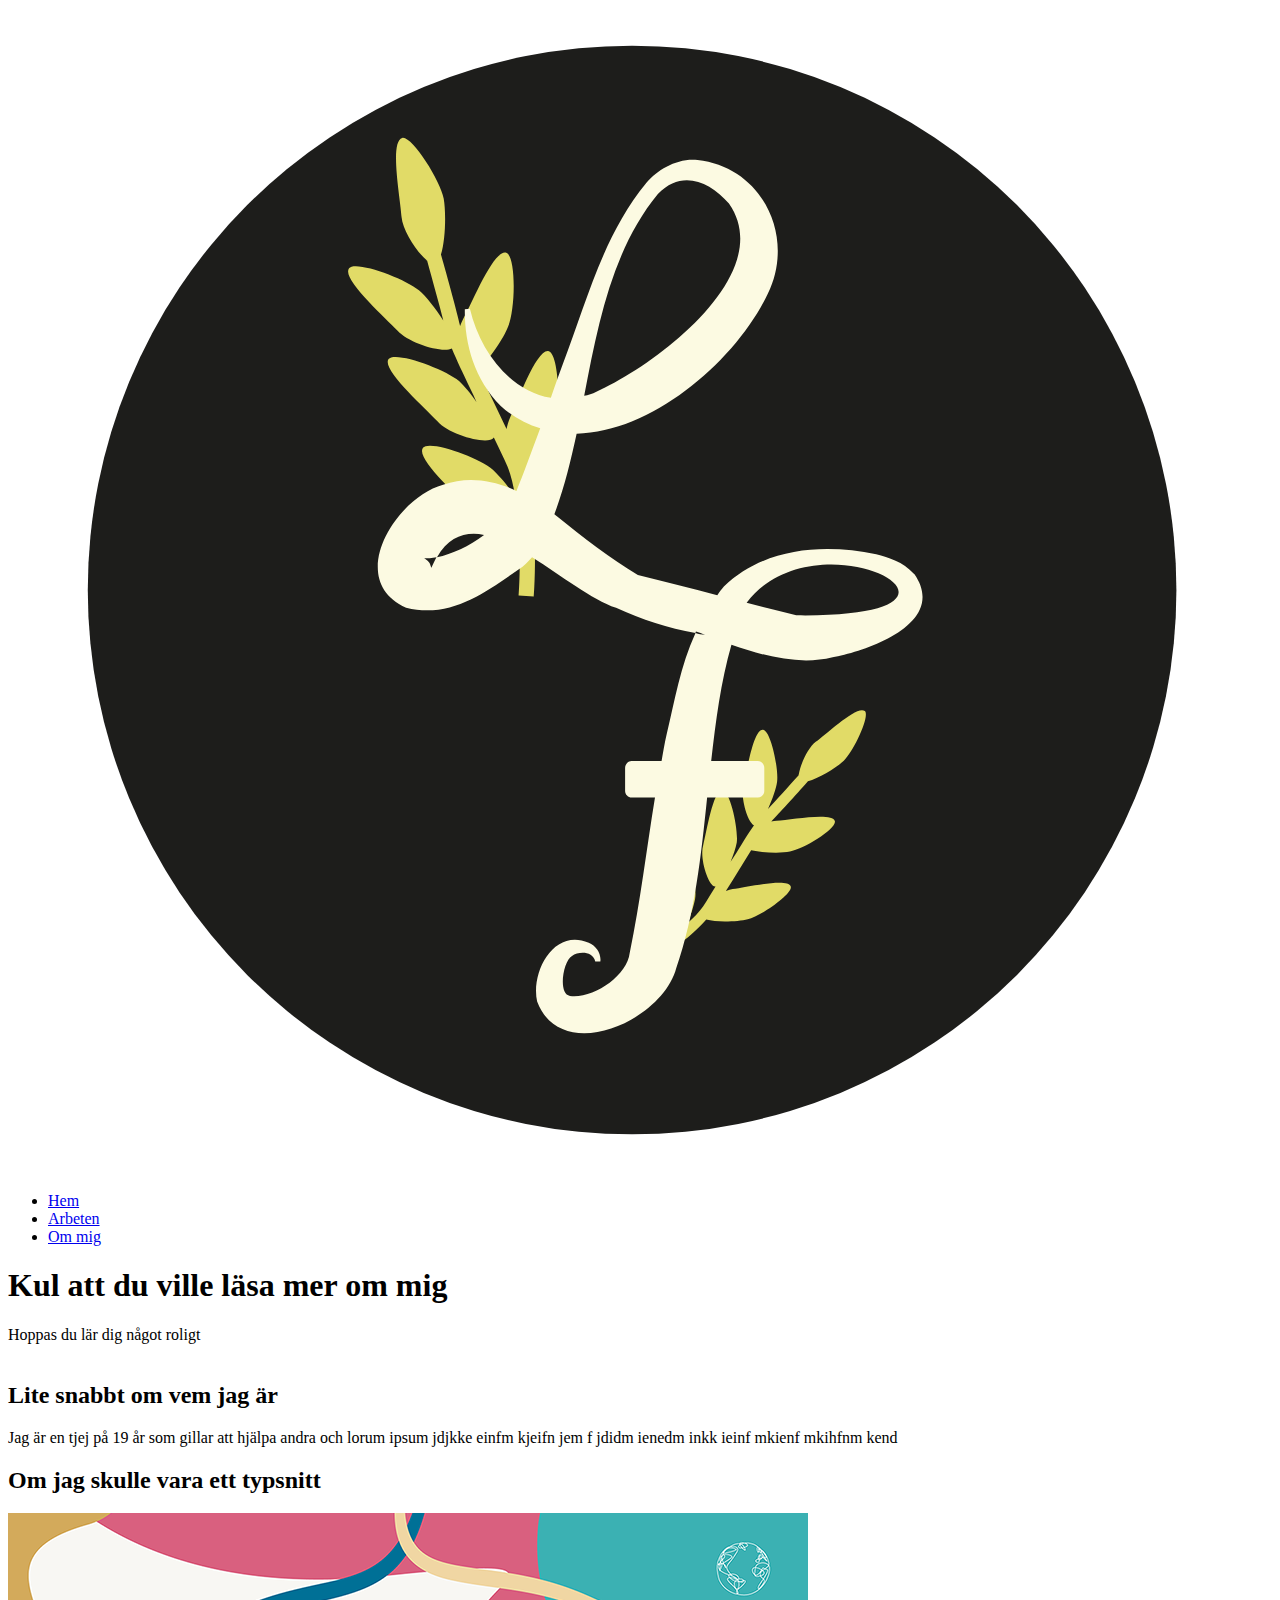
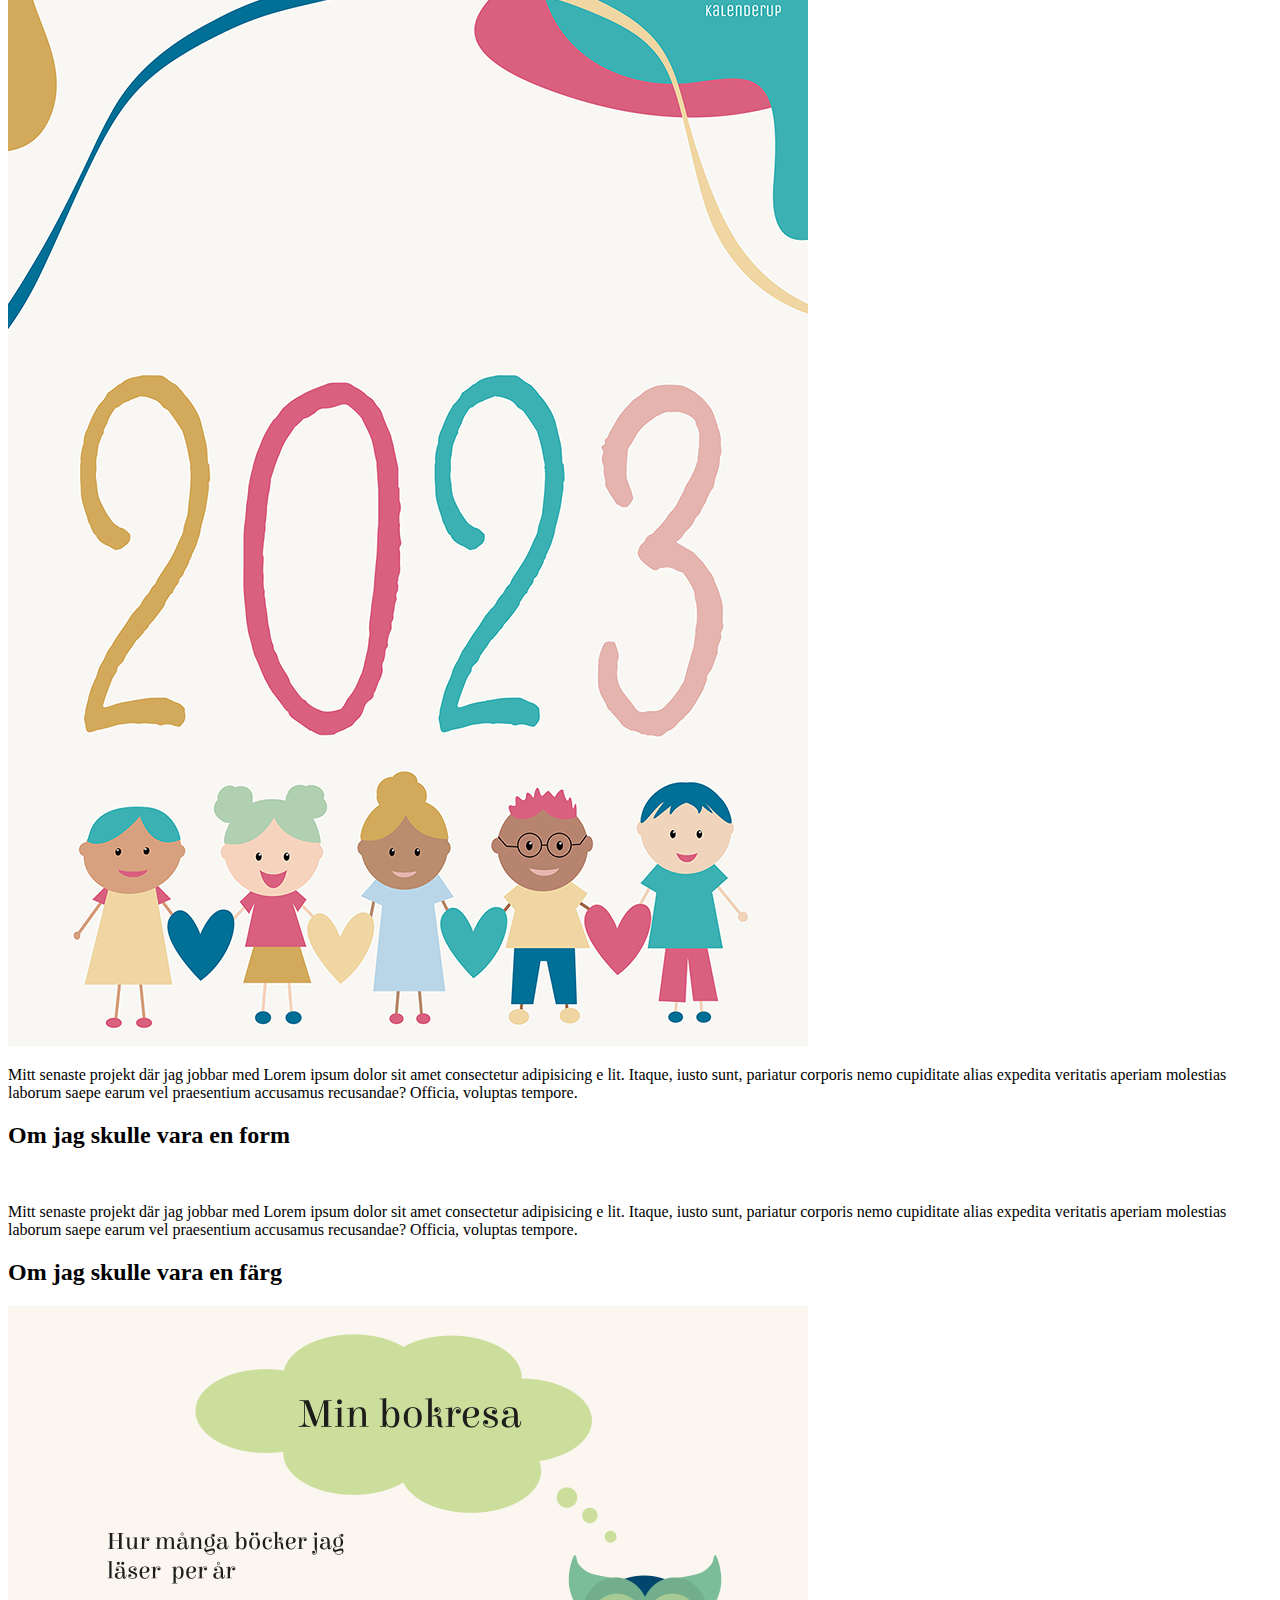
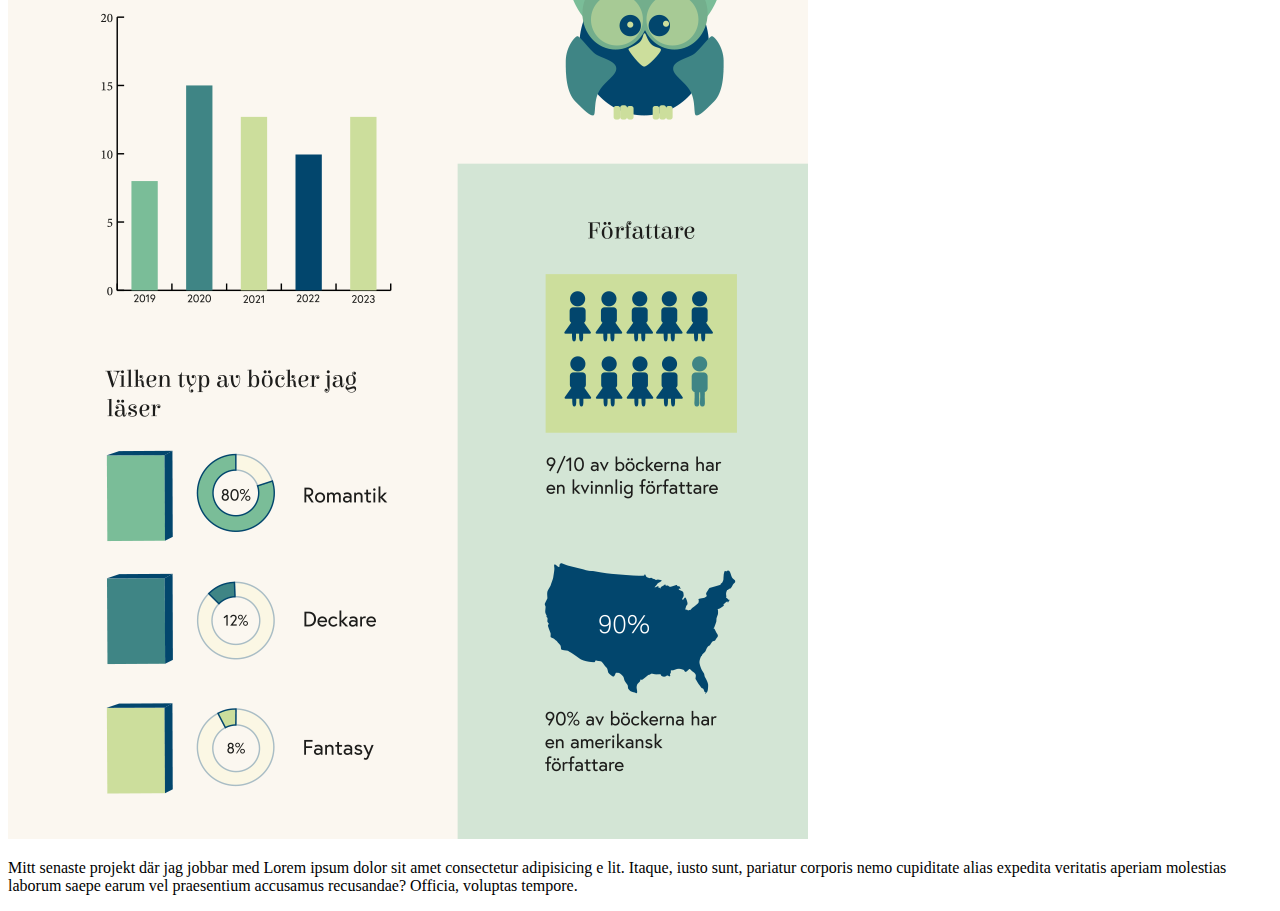
==== abubt.html @ 9a6c8915 "Add files via upload" ====
<!DOCTYPE html>
<html lang="en">
<head>
    <link rel="stylesheet" href="stylee.css">
    <meta charset="UTF-8">
    <meta http-equiv="X-UA-Compatible" content="IE=edge">
    <meta name="viewport" content="width=device-width, initial-scale=1.0">
    <link href="https://fonts.googleapis.com/css2?family=Poppins&display=swap" rel="stylesheet">
    <title>Document</title>
</head>
<body>
    <header class="header">
        <nav class="navbar">
            <a class="nav-logo" href="index.html">
                <img class="logga" src="./bilder/om mig sjalv.svg">
            </a>
                <ul class="nav-menu">
                     <li class="nav-item">
                         <a href="index.html" class="nav-link">Hem</a>
                    </li>
                    <li class="nav-item">
                        <a href="arbeten.html" class="nav-link">Arbeten</a>
                    </li>
                    <li class="nav-item">
                        <a href="abubt.html" class="nav-link">Om mig</a>
                    </li>

                </ul>
            <div class="hamburger">
                <span class="bar"></span>
                <span class="bar"></span>
                <span class="bar"></span>
            </div>
        </nav>
     </header> 
    
     <div class="start">
        <h1>Kul att du ville läsa mer om mig</h1>
        <div class="container">
          <div class="typed-out">Hoppas du lär dig något roligt</div></div>

    </div>


    <div class="innan">
        <img src="/bilder/Profilbild Lina.jpg" alt="">
         <div>
            <h2>
            Lite snabbt om vem jag är
            </h2>
            <p>
            Jag är en tjej på 19 år som gillar att hjälpa andra och lorum ipsum jdjkke einfm kjeifn jem f
            jdidm ienedm inkk  ieinf mkienf mkihfnm kend  
            </p>
         </div>
    </div>

    <div class="colektiv">
        <div class="sekton1">
            <div class="rubrik">
                 <h2>Om jag skulle vara ett typsnitt</H2>
            </div>
            <div class="bild"> <img src="./bilder/fixad-kalenderup.png" alt=""> </div>
                <div class="text">
                    <p>Mitt senaste projekt där jag jobbar 
                    med Lorem ipsum dolor sit amet consectetur adipisicing e
                        lit. Itaque, iusto sunt, pariatur corporis nemo cupiditate alias 
                     expedita veritatis aperiam molestias laborum saepe earum 
                        vel praesentium accusamus recusandae? Officia, voluptas 
                    tempore.</p>
                
                </div>
        </div>
        <div class="sekton2">
            <div class="rubrik">
                <h2>Om jag skulle vara en form</H2>
           </div>
            <div class="bild"> <img src="./bilder/fixad-brum.png" alt=""> </div>
                <div class="text">
                    <p>Mitt senaste projekt där jag jobbar 
                    med Lorem ipsum dolor sit amet consectetur adipisicing e
                        lit. Itaque, iusto sunt, pariatur corporis nemo cupiditate alias 
                     expedita veritatis aperiam molestias laborum saepe earum 
                        vel praesentium accusamus recusandae? Officia, voluptas 
                    tempore.</p>
                    
                </div>
        </div>
        <div class="sekton3">
            <div class="rubrik">
                <h2>Om jag skulle vara en färg</H2>
           </div>
            <div class="bild"> <img src="./bilder/fixad-info.png" alt=""> </div>
                <div class="text">
                    <p>Mitt senaste projekt där jag jobbar 
                    med Lorem ipsum dolor sit amet consectetur adipisicing e
                        lit. Itaque, iusto sunt, pariatur corporis nemo cupiditate alias 
                     expedita veritatis aperiam molestias laborum saepe earum 
                        vel praesentium accusamus recusandae? Officia, voluptas 
                    tempore.</p>
                   
                </div>
        </div>
    </div>

    
    <script src="script.js"></script> 
</body>
</html>
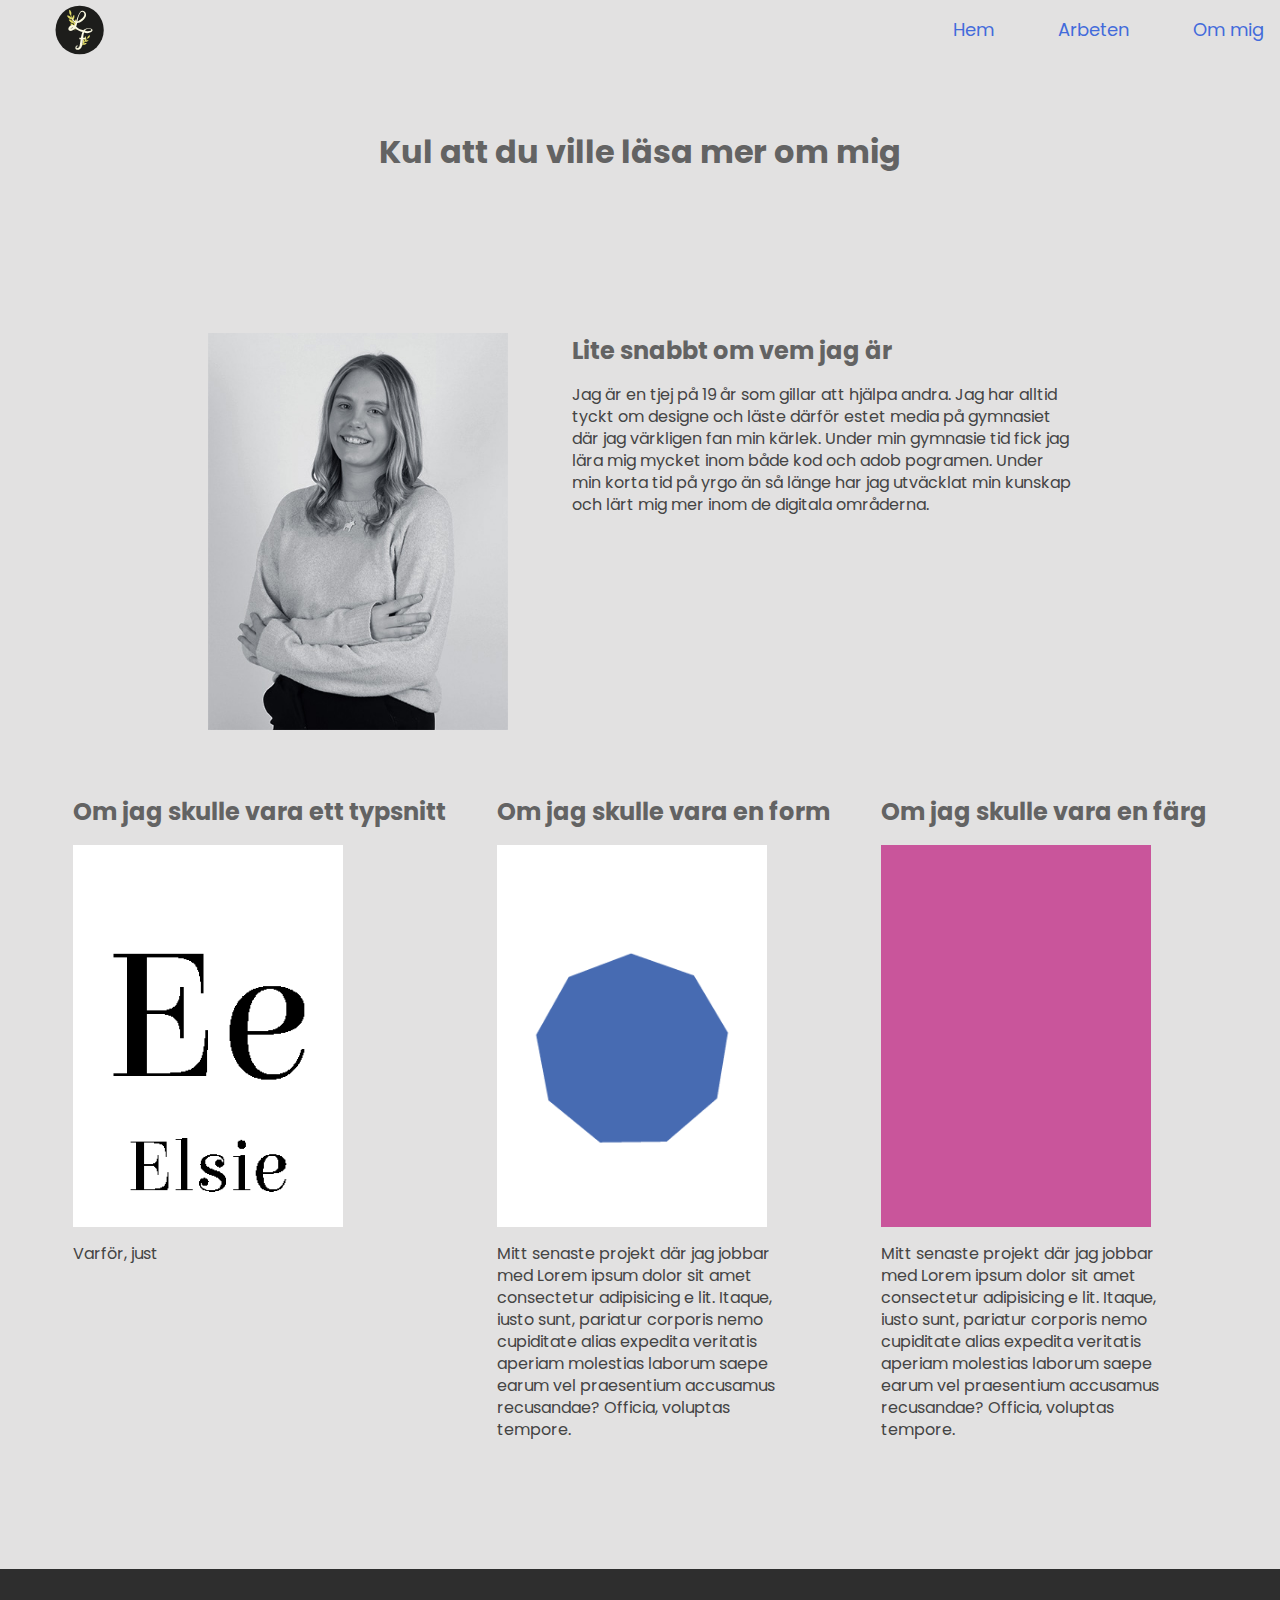
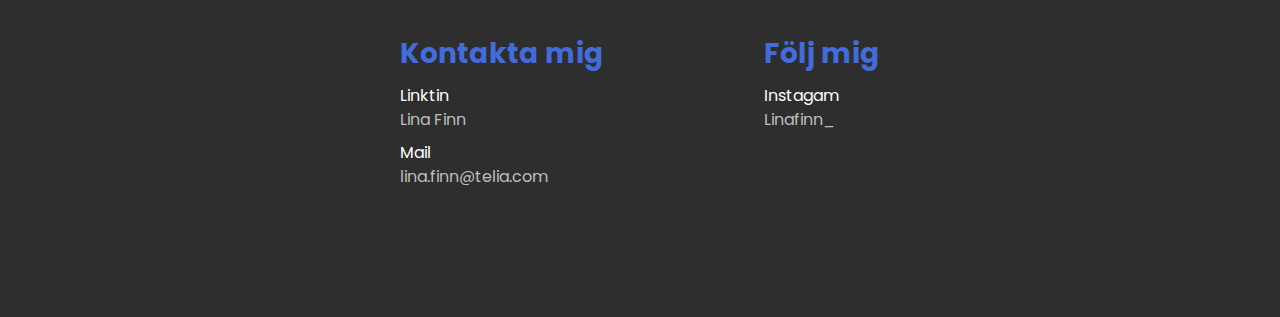
==== commit 6e6b2b2f: "Add files via upload" ====
--- a/abubt.html
+++ b/abubt.html
@@ -6,7 +6,7 @@
     <meta http-equiv="X-UA-Compatible" content="IE=edge">
     <meta name="viewport" content="width=device-width, initial-scale=1.0">
     <link href="https://fonts.googleapis.com/css2?family=Poppins&display=swap" rel="stylesheet">
-    <title>Document</title>
+    <title>Om mig</title>
 </head>
 <body>
     <header class="header">
@@ -49,8 +49,10 @@
             Lite snabbt om vem jag är
             </h2>
             <p>
-            Jag är en tjej på 19 år som gillar att hjälpa andra och lorum ipsum jdjkke einfm kjeifn jem f
-            jdidm ienedm inkk  ieinf mkienf mkihfnm kend  
+            Jag är en tjej på 19 år som gillar att hjälpa andra. Jag har alltid tyckt om designe och läste 
+            därför estet media på gymnasiet där jag värkligen fan min kärlek. Under min gymnasie tid fick jag lära mig 
+            mycket inom både kod och adob pogramen. Under min korta tid på yrgo än så länge har jag utväcklat min kunskap
+            och lärt mig mer inom de digitala områderna. 
             </p>
          </div>
     </div>
@@ -60,14 +62,9 @@
             <div class="rubrik">
                  <h2>Om jag skulle vara ett typsnitt</H2>
             </div>
-            <div class="bild"> <img src="./bilder/fixad-kalenderup.png" alt=""> </div>
+            <div class="bild"> <img src="./bilder/font.png" alt=""> </div>
                 <div class="text">
-                    <p>Mitt senaste projekt där jag jobbar 
-                    med Lorem ipsum dolor sit amet consectetur adipisicing e
-                        lit. Itaque, iusto sunt, pariatur corporis nemo cupiditate alias 
-                     expedita veritatis aperiam molestias laborum saepe earum 
-                        vel praesentium accusamus recusandae? Officia, voluptas 
-                    tempore.</p>
+                    <p>Varför, just </p>
                 
                 </div>
         </div>
@@ -75,7 +72,7 @@
             <div class="rubrik">
                 <h2>Om jag skulle vara en form</H2>
            </div>
-            <div class="bild"> <img src="./bilder/fixad-brum.png" alt=""> </div>
+            <div class="bild"> <img src="./bilder/form.png" alt=""> </div>
                 <div class="text">
                     <p>Mitt senaste projekt där jag jobbar 
                     med Lorem ipsum dolor sit amet consectetur adipisicing e
@@ -90,7 +87,7 @@
             <div class="rubrik">
                 <h2>Om jag skulle vara en färg</H2>
            </div>
-            <div class="bild"> <img src="./bilder/fixad-info.png" alt=""> </div>
+            <div class="bild"> <img src="./bilder/farg.png" alt=""> </div>
                 <div class="text">
                     <p>Mitt senaste projekt där jag jobbar 
                     med Lorem ipsum dolor sit amet consectetur adipisicing e
@@ -103,6 +100,26 @@
         </div>
     </div>
 
+<div class="footer">
+        <div class="footer 1">
+            <div>
+            <H3>Kontakta mig</H3>
+            <p>Linktin</p>
+            <a href="https://www.linkedin.com/in/lina-finn-022383250/">Lina Finn</a>
+           <p>Mail</p>
+           <a href="mailto:lina.finn@telia.com">lina.finn@telia.com</a>
+          
+            </div>
+        </div>
+       
+        <div class="footer 2">
+            <div>
+            <h3>Följ mig</h3>
+            <p>Instagam</p>
+            <a href="https://www.instagram.com/linafinn_/">Linafinn_</a>
+            </div>
+        </div>
+</div>
     
     <script src="script.js"></script> 
 </body>
--- a/stylee.css
+++ b/stylee.css
@@ -0,0 +1,366 @@
+* {margin: 0;
+    box-sizing: border-box;
+
+}
+body{
+   background-color:#e2e1e1;
+}
+
+p{
+    color: #444444;
+    line-height: 22px;
+    font-size: 16px;
+    font-family: 'Poppins', sans-serif;
+}
+
+.header{
+    height: 4rem;
+}
+.logga{
+    padding: 4px;
+    max-width: 4rem;
+}
+.nav-logo {
+ padding-left: 2rem;
+}
+li {
+    list-style: none;
+}
+
+a {
+    text-decoration: none;
+}
+
+.navbar {
+    display: flex;
+    justify-content: space-between;
+    align-items: center;
+    padding: 0rem 1rem;
+}
+
+.hamburger {
+    display: none;
+    margin-top: 20px;
+}
+
+.bar {
+    display: block;
+    width: 25px;
+    height: 3px;
+    margin: 5px auto;
+    -webkit-transition: all 0.3s ease-in-out;
+    transition: all 0.3s ease-in-out;
+    background-color: #426BDB;
+}
+
+
+.nav-menu {
+    display: flex;
+    justify-content: space-between;
+    align-items: center;
+}
+
+.nav-item {
+    margin-left: 4rem;
+}
+
+.nav-link{
+    font-size: 18px;
+    font-family:'Poppins', sans-serif ;
+    font-weight: 400;
+    color: #426BDB;
+}
+
+.nav-link:hover{
+    opacity: 0.6;
+    color: #426BDB;
+}
+
+
+
+main img {
+    width: 100%;
+}
+.hamburger.active .bar:nth-child(2) {
+    opacity: 0;
+}
+
+.hamburger.active .bar:nth-child(1) {
+    transform: translateY(8px) rotate(45deg);
+}
+
+.hamburger.active .bar:nth-child(3) {
+    transform: translateY(-8px) rotate(-45deg);
+}
+
+@media only screen and (max-width: 768px) {
+    .nav-menu {
+        position: fixed;
+        left: -100%;
+        top: 4rem;
+        flex-direction: column;
+        background-color: #e2e1e1;
+        width: 100%;
+        border-radius: 10px;
+        text-align: center;
+        transition: 0.3s;
+        box-shadow:
+            0 10px 27px rgba(0, 0, 0, 0.05);
+            z-index: 2;
+    }
+
+    .nav-menu.active {
+        left: 0;
+    }
+
+    .nav-item {
+        margin: 1.6rem 0;
+    }
+
+    .hamburger {
+        display: block;
+        cursor: pointer;
+    }
+}
+
+.start{
+    text-align: center;
+    padding-top: 4rem;
+    padding-bottom: 2rem;
+}
+.start h1{
+    color: rgb(99, 99, 99);
+    font-family: 'poppins';
+    
+}
+
+.container{
+    display: inline-block;
+    
+}
+.utbildning1{
+    display: flex;
+    justify-content: center;
+    gap: 4rem;
+    padding-bottom: 4rem;
+}
+.utbildning1 img{
+    max-width: 200px;
+}
+.utbildning1 div{
+    max-width: 500px;
+}
+  .typed-out{
+    color: #4176fc;
+    overflow: hidden;
+   white-space: nowrap;
+    animation: 
+      typing 1s forwards;
+    font-size: 38px;
+    font-family: 'Poppins', sans-serif;
+    width: 0;
+  }
+  @keyframes typing {
+    from { width: 0 }
+    to { width: 100% }
+  }
+
+
+.utbildning{
+    display: flex;
+    justify-content: center;
+    padding-top: 4rem;
+    gap: 4rem;
+    padding-bottom: 4rem;
+}
+.utbildning img{
+    max-width: 200px;
+}
+.utbildning div{
+    max-width: 500px;
+}
+.utbildning div h2{
+       margin-bottom: 1rem;
+        color:rgb(99, 99, 99);
+        font-family: 'Poppins', sans-serif;
+    }
+.bild{
+    flex-shrink: 0;
+}
+.bild img{ 
+    max-width: 270px;
+}
+.bild img{
+    position: relative;
+}
+.innan{
+    display: flex;
+    justify-content: center;
+    gap: 4rem;
+    padding-top: 4rem;   
+}
+.innan h2{
+    margin-bottom: 1rem;
+    color: rgb(99, 99, 99);
+    font-family: 'Poppins', sans-serif
+}
+.innan img {
+    max-width: 300px;
+}
+.innan div{
+    max-width: 500px;
+}
+
+@media only screen and (max-width: 950px){
+    .utbildning{
+        padding: 4rem;}
+    .innan{
+        padding: 4rem;
+    }
+}
+
+img{
+    display: block;
+    width: 100%;
+}
+.colektiv{
+    display: flex;
+    justify-content: space-around;
+    padding: 4rem;
+    gap: 2rem;
+}
+.sekton1{
+    padding: 0px;
+}
+.sekton2{
+    padding: 0px;
+}
+
+.sekton3{
+    padding: 0px;
+}
+.text{
+    max-width: 300px;
+}
+.text p{
+    font-size: 16px;
+    font-family: 'Poppins', sans-serif;;
+   margin-top: 1rem;
+}
+.text h2{
+    color: rgb(66, 66, 66);
+    margin-top: 1rem;
+}
+.knapp{
+    text-align: center;
+   border-radius: 18px;
+    border-style: solid #000;
+    width: 220px;
+    height: 36px; 
+    margin-top: 22px;  
+    background-color: #426BDB; 
+    opacity: 1;
+  transition: 0.3s;
+  font-size: 18px;
+  font-family: 'Poppins', sans-serif;
+  padding-top: 5px;
+}
+.knapp:hover {opacity: 0.6}
+
+.knapp a{
+    color: aliceblue;
+}
+
+.knapp1{
+    text-align: center;
+   border-radius: 18px;
+    border-style: solid #000;
+    width: 300px;
+    height: 36px; 
+    margin-top: 22px;  
+    background-color: #426BDB; 
+    opacity: 1;
+  transition: 0.3s;
+  font-size: 18px;
+  font-family: 'Poppins', sans-serif;
+  padding-top: 5px;
+}
+.knapp1:hover {opacity: 0.6}
+
+.knapp1 a{
+    color: aliceblue;
+}
+
+.rubrik{
+    padding-bottom: 1rem;
+    color: rgb(99, 99, 99);
+    font-family: 'Poppins', sans-serif;
+   
+}
+
+.pro{
+    display: flex;
+    justify-content: center;
+}
+.pro video{   
+width: 80%;
+
+}
+
+.footer {
+    background-color: #2e2e2e;
+    display: flex;
+    justify-content: center;
+    gap: 10rem;
+    margin-top: 4rem;
+    padding-bottom: 4rem;
+}
+
+.footer h3{
+    color: #426BDB;
+    font-size: 28px;
+    font-family: 'Poppins', sans-serif;
+
+}
+.footer p {
+    margin-top: 10px;
+    color: #fff;
+    font-family: 'Poppins', sans-serif;
+    font-size: 16px;
+}
+.footer a{
+    margin-bottom: 10px; 
+    color: #bebebe;
+    font-family: 'Poppins', sans-serif;
+}
+.footer a:hover{
+    color: #426BDB;
+}
+
+@media only screen and (max-width: 768px){
+    .colektiv{
+        flex-direction: column;
+    }
+    .innan{
+        flex-direction: column;
+        gap: 2rem;
+    }
+    .utbildning{
+        flex-direction: column;
+    }
+    .footer{
+        flex-direction: column;
+        padding-left: 4rem;
+        gap: 0px;
+        margin-top: 2rem;
+    }
+    .footer .footer2{
+        margin-bottom: 4rem;
+    }
+    .start h1{
+        font-size: 16px;
+    }
+    .typed-out{
+        font-size: 18px;
+    }
+}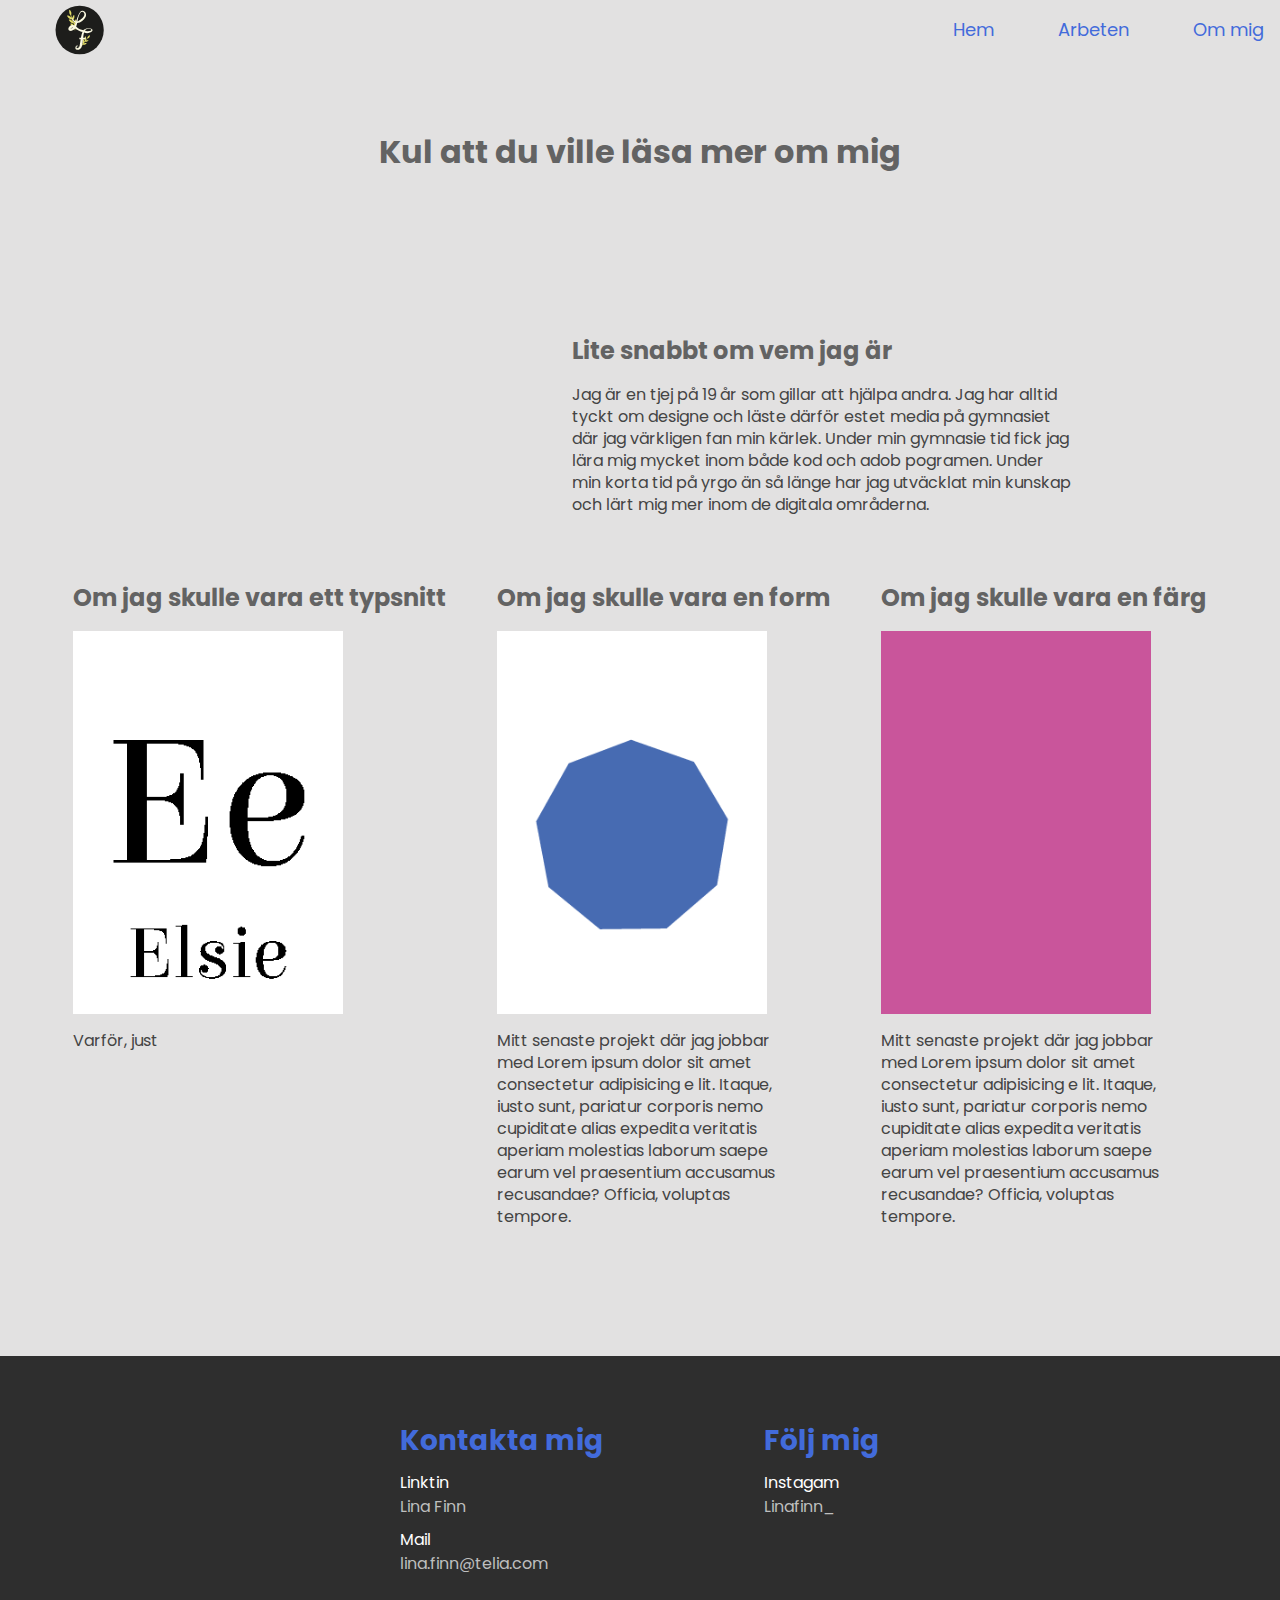
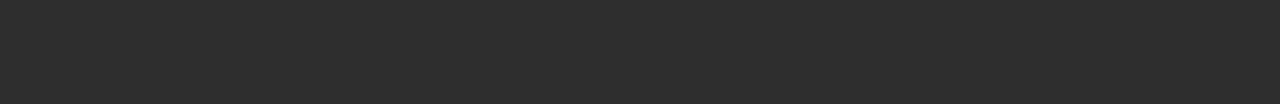
==== commit 1c859331: "Add files via upload" ====
--- a/abubt.html
+++ b/abubt.html
@@ -43,7 +43,7 @@
 
 
     <div class="innan">
-        <img src="/bilder/Profilbild Lina.jpg" alt="">
+        <img src="/bilder/ProfilbildLina.jpg" alt="">
          <div>
             <h2>
             Lite snabbt om vem jag är
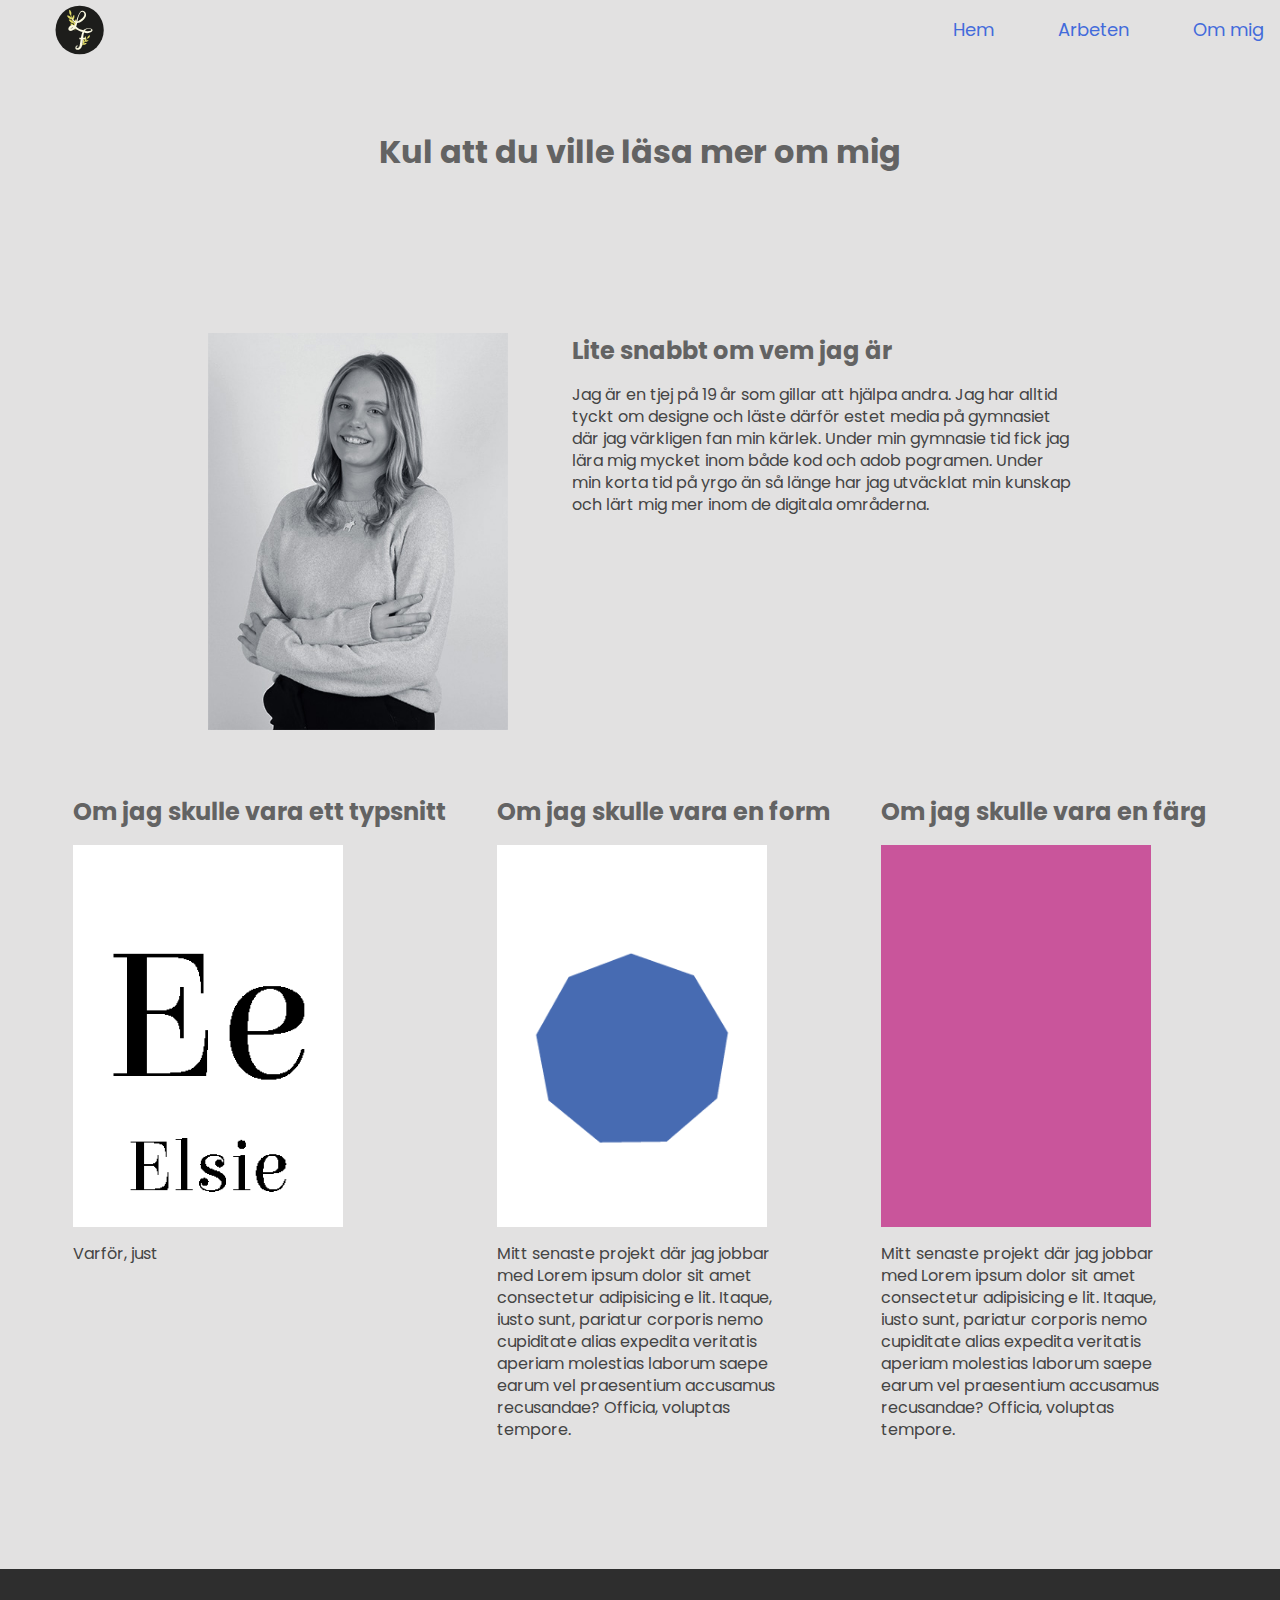
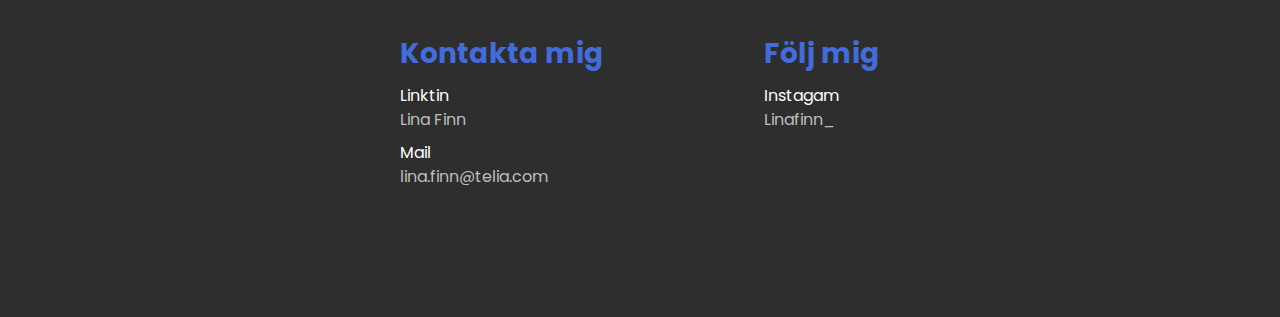
==== commit 91b9937b: "Add files via upload" ====
--- a/abubt.html
+++ b/abubt.html
@@ -43,7 +43,7 @@
 
 
     <div class="innan">
-        <img src="/bilder/ProfilbildLina.jpg" alt="">
+        <img src="./bilder/ProfilbildLina.jpg" alt="">
          <div>
             <h2>
             Lite snabbt om vem jag är
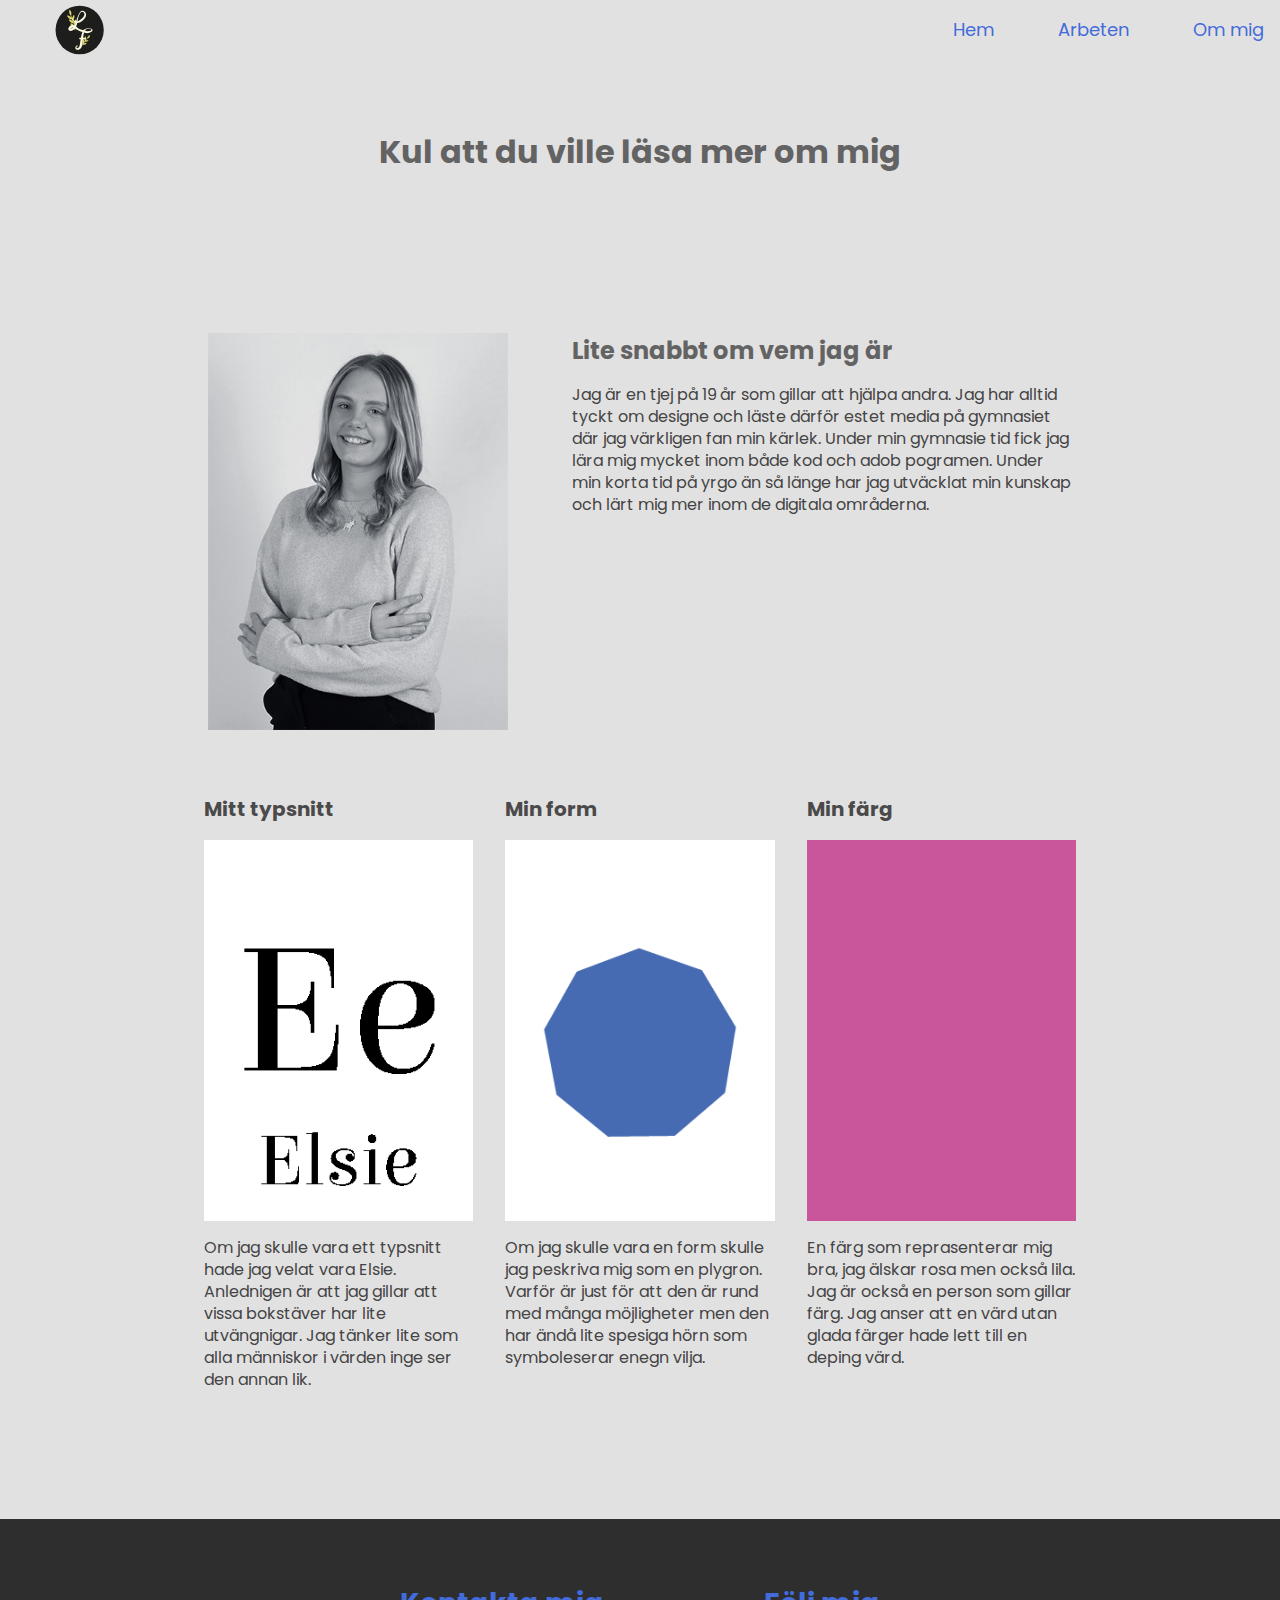
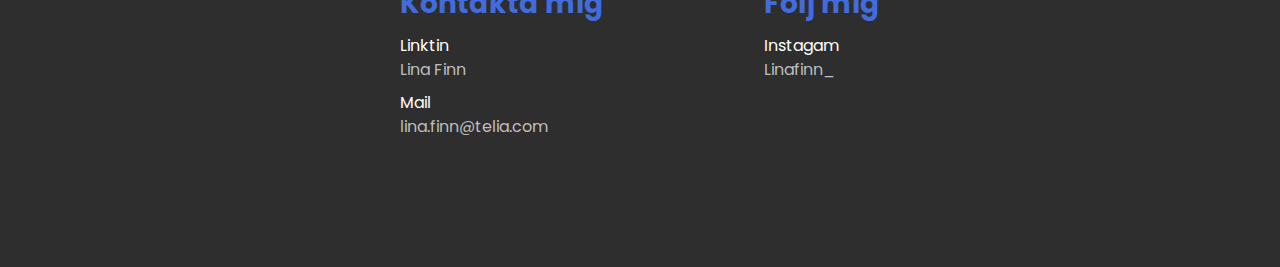
==== commit 599f41ee: "Add files via upload" ====
--- a/abubt.html
+++ b/abubt.html
@@ -60,41 +60,39 @@
     <div class="colektiv">
         <div class="sekton1">
             <div class="rubrik">
-                 <h2>Om jag skulle vara ett typsnitt</H2>
+                 <h2>Mitt typsnitt</H2>
             </div>
             <div class="bild"> <img src="./bilder/font.png" alt=""> </div>
                 <div class="text">
-                    <p>Varför, just </p>
+                    <p>Om jag skulle vara ett typsnitt hade jag velat vara Elsie. Anlednigen är
+                        att jag gillar att vissa bokstäver har lite utvängnigar. Jag tänker lite som alla människor
+                    i värden inge ser den annan lik. </p>
                 
                 </div>
         </div>
         <div class="sekton2">
             <div class="rubrik">
-                <h2>Om jag skulle vara en form</H2>
+                <h2>Min form</H2>
            </div>
             <div class="bild"> <img src="./bilder/form.png" alt=""> </div>
                 <div class="text">
-                    <p>Mitt senaste projekt där jag jobbar 
-                    med Lorem ipsum dolor sit amet consectetur adipisicing e
-                        lit. Itaque, iusto sunt, pariatur corporis nemo cupiditate alias 
-                     expedita veritatis aperiam molestias laborum saepe earum 
-                        vel praesentium accusamus recusandae? Officia, voluptas 
-                    tempore.</p>
+                    <p>Om jag skulle vara en form skulle jag peskriva mig som en 
+                        plygron. Varför är just för att den är rund med många möjligheter men den har ändå lite spesiga hörn 
+                        som symboleserar enegn vilja. 
+                    </p>
                     
                 </div>
         </div>
         <div class="sekton3">
             <div class="rubrik">
-                <h2>Om jag skulle vara en färg</H2>
+                <h2>Min färg</H2>
            </div>
             <div class="bild"> <img src="./bilder/farg.png" alt=""> </div>
                 <div class="text">
-                    <p>Mitt senaste projekt där jag jobbar 
-                    med Lorem ipsum dolor sit amet consectetur adipisicing e
-                        lit. Itaque, iusto sunt, pariatur corporis nemo cupiditate alias 
-                     expedita veritatis aperiam molestias laborum saepe earum 
-                        vel praesentium accusamus recusandae? Officia, voluptas 
-                    tempore.</p>
+                    <p>En färg som reprasenterar mig bra, jag älskar rosa men också lila. 
+                        Jag är också en person som gillar färg. Jag anser att en värd utan glada färger hade lett till
+                        en deping värd.
+                    </p>
                    
                 </div>
         </div>
--- a/stylee.css
+++ b/stylee.css
@@ -225,9 +225,12 @@
 }
 .colektiv{
     display: flex;
-    justify-content: space-around;
-    padding: 4rem;
+    margin-left:auto ;
+    margin-right:auto ;
+    justify-content: space-between;
+     padding: 4rem;
     gap: 2rem;
+    max-width: 1000px;
 }
 .sekton1{
     padding: 0px;
@@ -250,6 +253,8 @@
 .text h2{
     color: rgb(66, 66, 66);
     margin-top: 1rem;
+    font-family: 'poppins';
+    font-size: 20px;
 }
 .knapp{
     text-align: center;
@@ -291,10 +296,11 @@
     color: aliceblue;
 }
 
-.rubrik{
+.rubrik h2{
     padding-bottom: 1rem;
-    color: rgb(99, 99, 99);
-    font-family: 'Poppins', sans-serif;
+    color: rgb(75, 74, 74);
+    font-family: 'Poppins', sans-serif;
+    font-size: 20px;
    
 }
 
